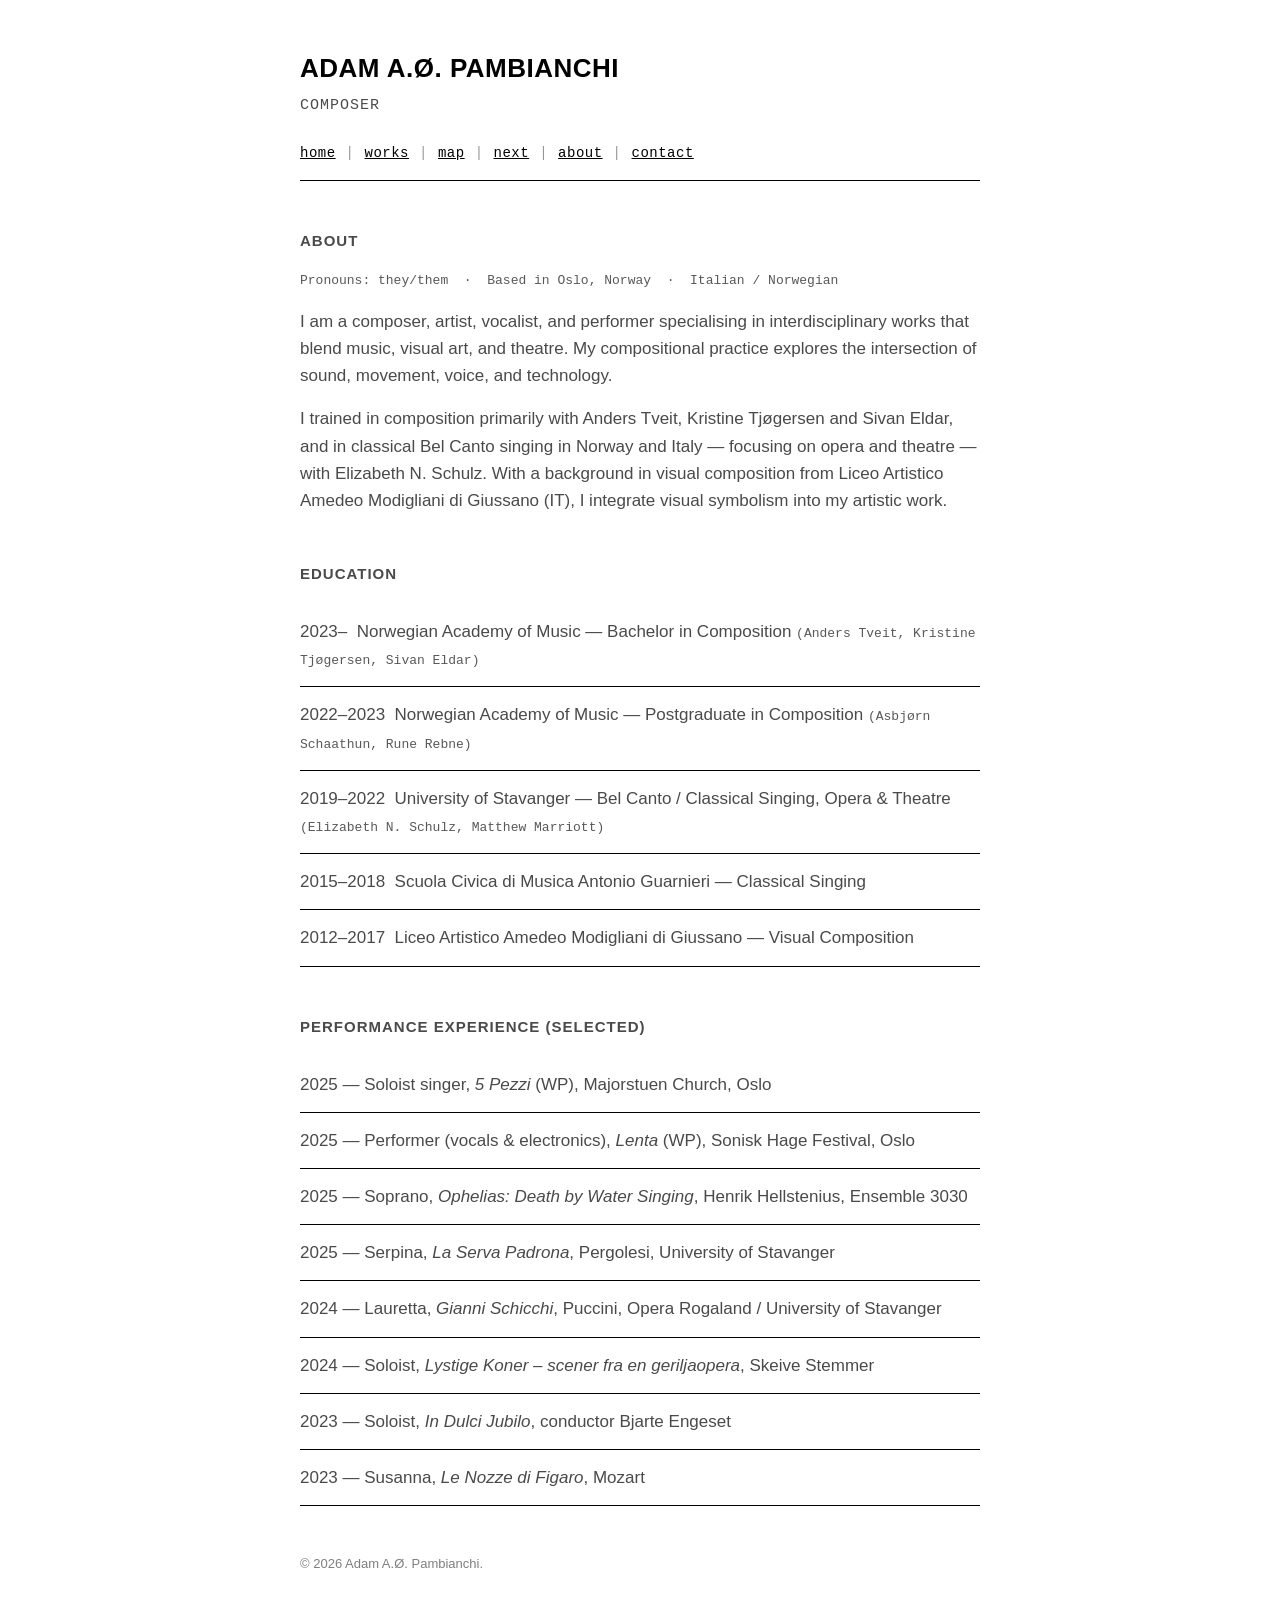
==== about.html @ 0db517bd "Add files via upload" ====
<!DOCTYPE html>
<html lang="en">
<head>
<meta charset="UTF-8">
<meta name="description" content="About Adam A.Ø. Pambianchi, composer, artist, vocalist and performer working in contemporary classical music and interdisciplinary art.">
<title>About — Adam A.Ø. Pambianchi</title>
<meta name="viewport" content="width=device-width, initial-scale=1">
<link rel="stylesheet" href="style.css">
</head>
<body>
<div class="wrap">

  <header class="site-header">
    <h1>Adam A.Ø. Pambianchi</h1>
    <p class="tagline">Composer</p>
    <nav class="nav">
      <a href="index.html">home</a><span class="sep">|</span><a href="works.html">works</a><span class="sep">|</span><a href="map.html">map</a><span class="sep">|</span><a href="next.html">next</a><span class="sep">|</span><a href="about.html">about</a><span class="sep">|</span><a href="contact.html">contact</a>
    </nav>
  </header>

  <main>
    <h2>about</h2>
    <p class="meta">Pronouns: they/them &nbsp;·&nbsp; Based in Oslo, Norway &nbsp;·&nbsp; Italian / Norwegian</p>

    <p>
      I am a composer, artist, vocalist, and performer specialising in
      interdisciplinary works that blend music, visual art, and theatre.
      My compositional practice explores the intersection of sound,
      movement, voice, and technology.
    </p>

    <p>
      I trained in composition primarily with Anders Tveit, Kristine
      Tjøgersen and Sivan Eldar, and in classical Bel Canto singing in
      Norway and Italy — focusing on opera and theatre — with Elizabeth
      N. Schulz. With a background in visual composition from Liceo
      Artistico Amedeo Modigliani di Giussano (IT), I integrate visual
      symbolism into my artistic work.
    </p>


    <h2>education</h2>
    <ul class="recent">
      <li>2023– &nbsp;Norwegian Academy of Music — Bachelor in Composition <span class="meta">(Anders Tveit, Kristine Tjøgersen, Sivan Eldar)</span></li>
      <li>2022–2023 &nbsp;Norwegian Academy of Music — Postgraduate in Composition <span class="meta">(Asbjørn Schaathun, Rune Rebne)</span></li>
      <li>2019–2022 &nbsp;University of Stavanger — Bel Canto / Classical Singing, Opera &amp; Theatre <span class="meta">(Elizabeth N. Schulz, Matthew Marriott)</span></li>
      <li>2015–2018 &nbsp;Scuola Civica di Musica Antonio Guarnieri — Classical Singing</li>
      <li>2012–2017 &nbsp;Liceo Artistico Amedeo Modigliani di Giussano — Visual Composition</li>
    </ul>


    <h2>performance experience (selected)</h2>
    <ul class="recent">
      <li>2025 — Soloist singer, <em>5 Pezzi</em> (WP), Majorstuen Church, Oslo</li>
      <li>2025 — Performer (vocals &amp; electronics), <em>Lenta</em> (WP), Sonisk Hage Festival, Oslo</li>
      <li>2025 — Soprano, <em>Ophelias: Death by Water Singing</em>, Henrik Hellstenius, Ensemble 3030</li>
      <li>2025 — Serpina, <em>La Serva Padrona</em>, Pergolesi, University of Stavanger</li>
      <li>2024 — Lauretta, <em>Gianni Schicchi</em>, Puccini, Opera Rogaland / University of Stavanger</li>
      <li>2024 — Soloist, <em>Lystige Koner – scener fra en geriljaopera</em>, Skeive Stemmer</li>
      <li>2023 — Soloist, <em>In Dulci Jubilo</em>, conductor Bjarte Engeset</li>
      <li>2023 — Susanna, <em>Le Nozze di Figaro</em>, Mozart</li>
    </ul>
  </main>

  <footer>
    <p>&copy; 2026 Adam A.Ø. Pambianchi.</p>
  </footer>

</div>
</body>
</html>
---- style.css ----
/* ---------------------------------------------------
   style.css
   No frameworks, no web fonts, no external requests.

   COLOR: everything below is pure black/white right now.
   --accent is wired up but unused (set to black) — the
   moment you pick a color, drop the hex code in there and
   it'll apply to links, the table rule, and the divider dot.
--------------------------------------------------- */

:root {
  --bg: #ffffff;
  --ink: #000000;
  --gray: #4a4a4a;
  --red: #ff1131;
  --blue: #1f51ff;
  --accent: var(--red);
  --link: var(--blue);
  --link-visited: var(--blue);
  --link-hover: var(--red);
  --width: 680px;
}

* { box-sizing: border-box; }

html, body {
  margin: 0;
  padding: 0;
  background: var(--bg);
  color: var(--gray);
}

body {
  font-family: "Helvetica Neue", Helvetica, Arial, sans-serif;
  font-size: 17px;
  line-height: 1.6;
  padding: 48px 20px 72px;
}

h1, h2 {
  font-family: "Helvetica Neue", Helvetica, Arial, sans-serif;
  font-weight: 700;
}

.nav, .meta, th {
  font-family: "Courier New", Courier, monospace;
}

.wrap {
  max-width: var(--width);
  margin: 0 auto;
}

header.site-header {
  margin-bottom: 32px;
}

h1 {
  font-size: 26px;
  letter-spacing: 0.5px;
  margin: 0 0 4px;
  color: var(--ink);
  text-transform: uppercase;
}

.tagline {
  margin: 0 0 24px;
  font-size: 15px;
  font-family: "Courier New", Courier, monospace;
  text-transform: uppercase;
  letter-spacing: 1px;
  color: var(--ink);
  opacity: 0.7;
}

/* nav: plain text, pipe-separated, no color, no boxes */
.nav {
  font-size: 14px;
  letter-spacing: 0.5px;
  padding-bottom: 16px;
  border-bottom: 1px solid var(--ink);
}

.nav a {
  text-decoration: underline;
  color: var(--ink);
}

.nav a:visited {
  color: var(--ink);
}

.nav a:hover {
  text-decoration: none;
}

.nav .sep {
  margin: 0 10px;
  color: var(--ink);
  opacity: 0.4;
}

a {
  color: var(--link);
  text-decoration: underline;
}

a:visited {
  color: var(--link-visited);
}

a:hover, a:focus {
  color: var(--link-hover);
  text-decoration: none;
}

a:focus-visible {
  outline: 2px solid var(--ink);
  outline-offset: 2px;
}

/* --- signature element: a single thin rule, one small dot --- */
.staff {
  height: 1px;
  background: var(--ink);
  margin: 40px 0;
  position: relative;
}

.staff::before {
  content: "";
  position: absolute;
  left: 0;
  top: 50%;
  transform: translate(-2px, -50%);
  width: 8px;
  height: 8px;
  border-radius: 50%;
  background: var(--accent);
}

main {
  margin-top: 8px;
}

h2 {
  font-size: 15px;
  letter-spacing: 1px;
  text-transform: uppercase;
  margin: 48px 0 18px;
}

p {
  margin: 0 0 16px;
}

/* works table */
table {
  width: 100%;
  border-collapse: collapse;
  font-size: 15px;
  margin-bottom: 8px;
  border-top: 2px solid var(--blue);
}

th, td {
  text-align: left;
  padding: 10px 12px 10px 0;
  border-bottom: 1px solid var(--ink);
  vertical-align: top;
}

th {
  font-weight: normal;
  font-size: 12px;
  letter-spacing: 0.5px;
  text-transform: uppercase;
  opacity: 0.7;
}

.meta {
  font-size: 13px;
  color: var(--ink);
  opacity: 0.65;
}

ul.recent {
  list-style: none;
  padding: 0;
  margin: 0;
}

ul.recent li {
  padding: 14px 0;
  border-bottom: 1px solid var(--ink);
}

footer {
  margin-top: 48px;
  font-size: 13px;
}

footer p {
  margin: 0 0 6px;
  opacity: 0.7;
}

@media (max-width: 480px) {
  body { font-size: 16px; padding: 32px 16px 48px; }
  h1 { font-size: 22px; }
}

/* --- map page: manual toggle between graph and list, graph shown first --- */
.view-toggle {
  margin: 20px 0 4px;
  font-family: "Courier New", Courier, monospace;
  font-size: 14px;
  letter-spacing: 0.5px;
  text-transform: uppercase;
}

.view-toggle-btn {
  background: none;
  border: none;
  padding: 0;
  font: inherit;
  color: var(--gray);
  cursor: pointer;
}

.view-toggle-btn.active {
  color: var(--ink);
  font-weight: bold;
  text-decoration: underline;
}

.view-toggle .sep {
  margin: 0 10px;
  color: var(--ink);
  opacity: 0.4;
}

.map-graph {
  display: block;
  border: 1px solid var(--ink);
  margin: 24px 0;
}

.map-graph svg {
  width: 100%;
  height: auto;
  touch-action: none;
}

.map-list {
  display: none;
}

.map-list details {
  border-bottom: 1px solid var(--ink);
}

.map-list summary {
  padding: 14px 0;
  font-family: "Courier New", Courier, monospace;
  font-size: 14px;
  letter-spacing: 0.5px;
  text-transform: uppercase;
  cursor: pointer;
}

.map-list ul.recent li {
  border-bottom: none;
  padding: 6px 0 6px 16px;
}
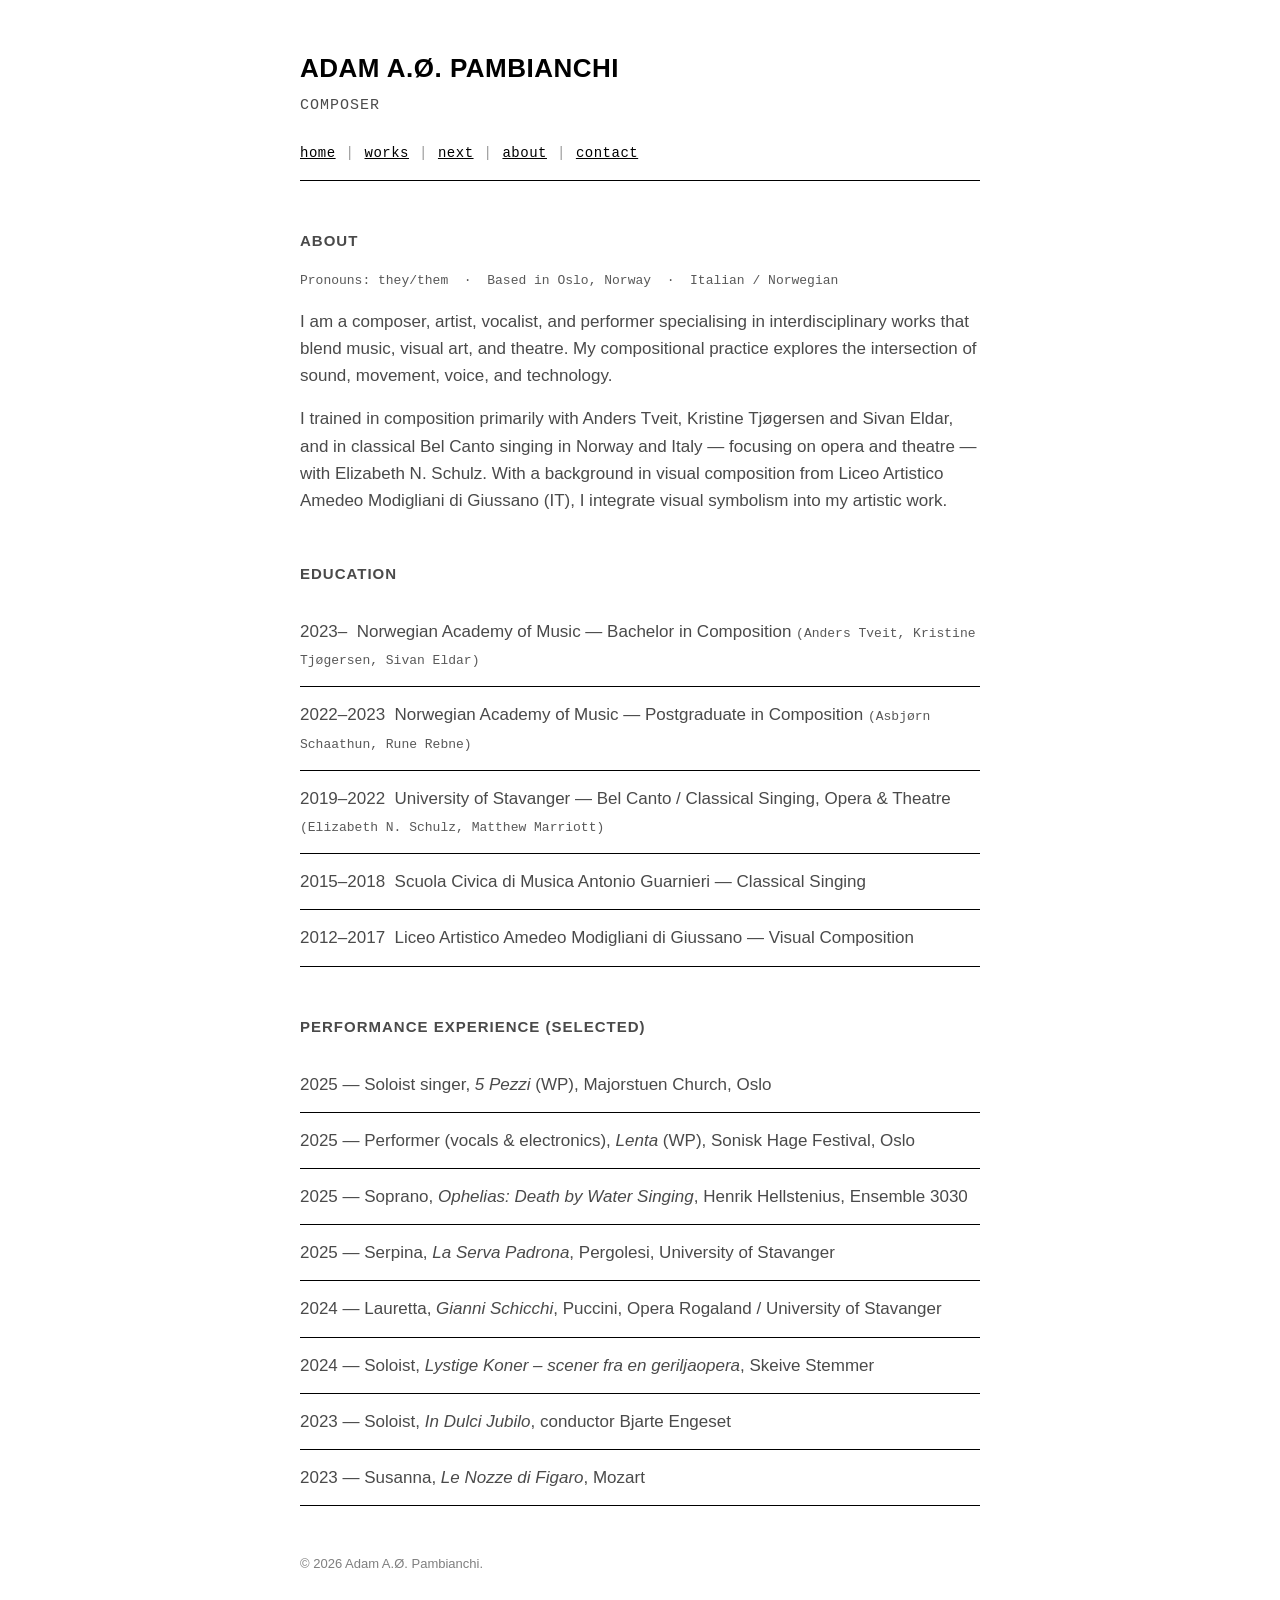
==== commit a91559df: "Add files via upload" ====
--- a/about.html
+++ b/about.html
@@ -14,7 +14,7 @@
     <h1>Adam A.Ø. Pambianchi</h1>
     <p class="tagline">Composer</p>
     <nav class="nav">
-      <a href="index.html">home</a><span class="sep">|</span><a href="works.html">works</a><span class="sep">|</span><a href="map.html">map</a><span class="sep">|</span><a href="next.html">next</a><span class="sep">|</span><a href="about.html">about</a><span class="sep">|</span><a href="contact.html">contact</a>
+      <a href="index.html">home</a><span class="sep">|</span><a href="works.html">works</a><span class="sep">|</span><a href="next.html">next</a><span class="sep">|</span><a href="about.html">about</a><span class="sep">|</span><a href="contact.html">contact</a>
     </nav>
   </header>
 
--- a/style.css
+++ b/style.css
@@ -242,7 +242,7 @@
 
 .map-graph {
   display: block;
-  border: 1px solid var(--ink);
+  border: 1px solid rgba(0, 0, 0, 0.15);
   margin: 24px 0;
 }
 
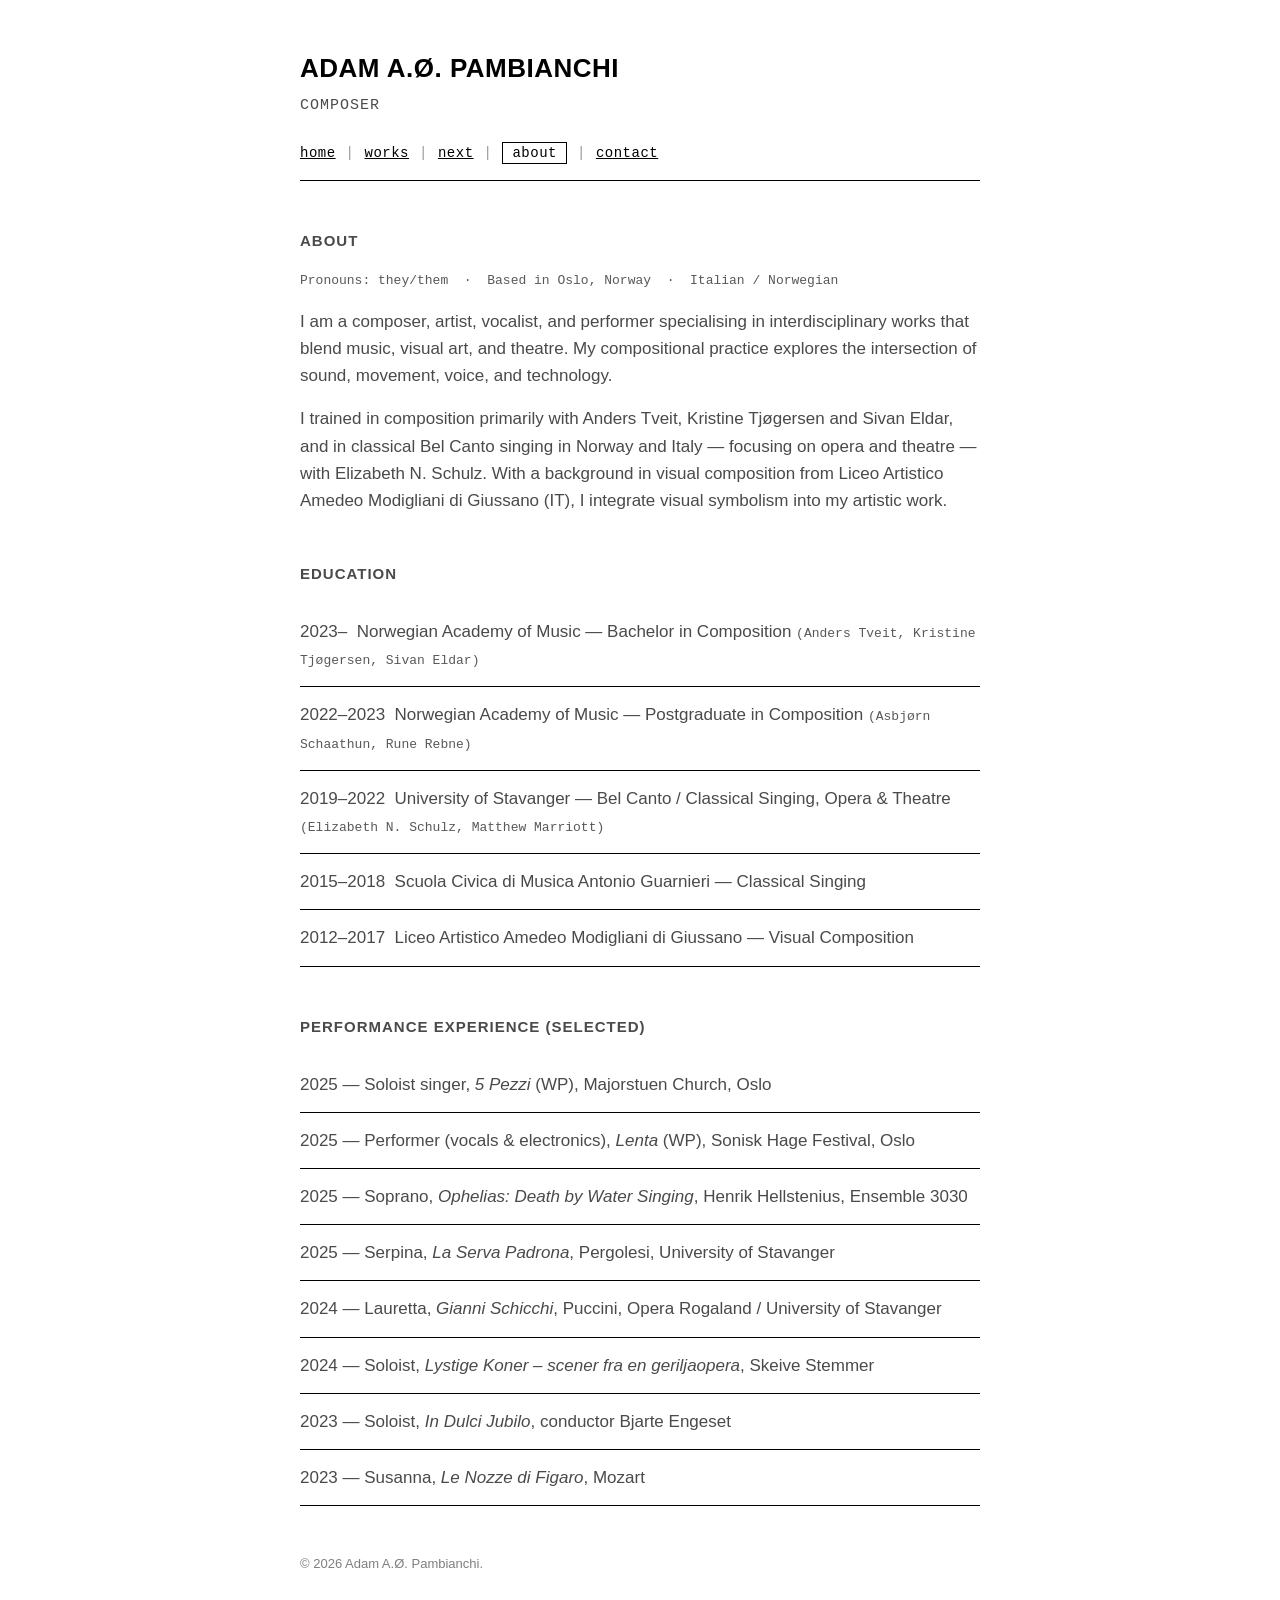
==== commit fe8c3ca8: "Add files via upload" ====
--- a/about.html
+++ b/about.html
@@ -14,7 +14,7 @@
     <h1>Adam A.Ø. Pambianchi</h1>
     <p class="tagline">Composer</p>
     <nav class="nav">
-      <a href="index.html">home</a><span class="sep">|</span><a href="works.html">works</a><span class="sep">|</span><a href="next.html">next</a><span class="sep">|</span><a href="about.html">about</a><span class="sep">|</span><a href="contact.html">contact</a>
+      <a href="index.html">home</a><span class="sep">|</span><a href="works.html">works</a><span class="sep">|</span><a href="next.html">next</a><span class="sep">|</span><a href="about.html" class="active">about</a><span class="sep">|</span><a href="contact.html">contact</a>
     </nav>
   </header>
 
--- a/style.css
+++ b/style.css
@@ -94,6 +94,14 @@
   text-decoration: none;
 }
 
+.nav a.active {
+  text-decoration: none;
+  border: 1px solid var(--ink);
+  padding: 3px 9px;
+  display: inline-block;
+  line-height: 1;
+}
+
 .nav .sep {
   margin: 0 10px;
   color: var(--ink);
@@ -242,14 +250,90 @@
 
 .map-graph {
   display: block;
+  margin: 24px 0;
+}
+
+.graph-wrap {
+  display: flex;
+  gap: 16px;
+  align-items: flex-start;
+}
+
+.map-graph svg {
+  flex: 1;
+  min-width: 0;
   border: 1px solid rgba(0, 0, 0, 0.15);
-  margin: 24px 0;
-}
-
-.map-graph svg {
   width: 100%;
   height: auto;
   touch-action: none;
+  -webkit-user-select: none;
+  -moz-user-select: none;
+  user-select: none;
+}
+
+.info-panel {
+  width: 240px;
+  flex-shrink: 0;
+  border: 1px solid var(--ink);
+  padding: 14px;
+  font-size: 14px;
+  position: relative;
+  display: none;
+}
+
+.info-panel.open {
+  display: block;
+}
+
+.info-panel h3 {
+  font-size: 15px;
+  margin: 0 0 6px;
+  padding-right: 20px;
+}
+
+.info-panel-images {
+  display: flex;
+  gap: 4px;
+  margin-bottom: 10px;
+}
+
+.info-panel-images img {
+  flex: 1;
+  width: 50%;
+  height: 130px;
+  display: block;
+  object-fit: cover;
+}
+
+.info-panel p {
+  margin: 0 0 8px;
+  font-size: 14px;
+}
+
+.info-panel-close {
+  position: absolute;
+  top: 8px;
+  right: 10px;
+  background: none;
+  border: none;
+  font-size: 16px;
+  cursor: pointer;
+  color: var(--ink);
+  line-height: 1;
+  padding: 0;
+}
+
+@media (max-width: 700px) {
+  .graph-wrap {
+    flex-direction: column;
+  }
+  .info-panel {
+    width: 100%;
+    display: block;
+  }
+  .info-panel:not(.open) .info-panel-close {
+    display: none;
+  }
 }
 
 .map-list {
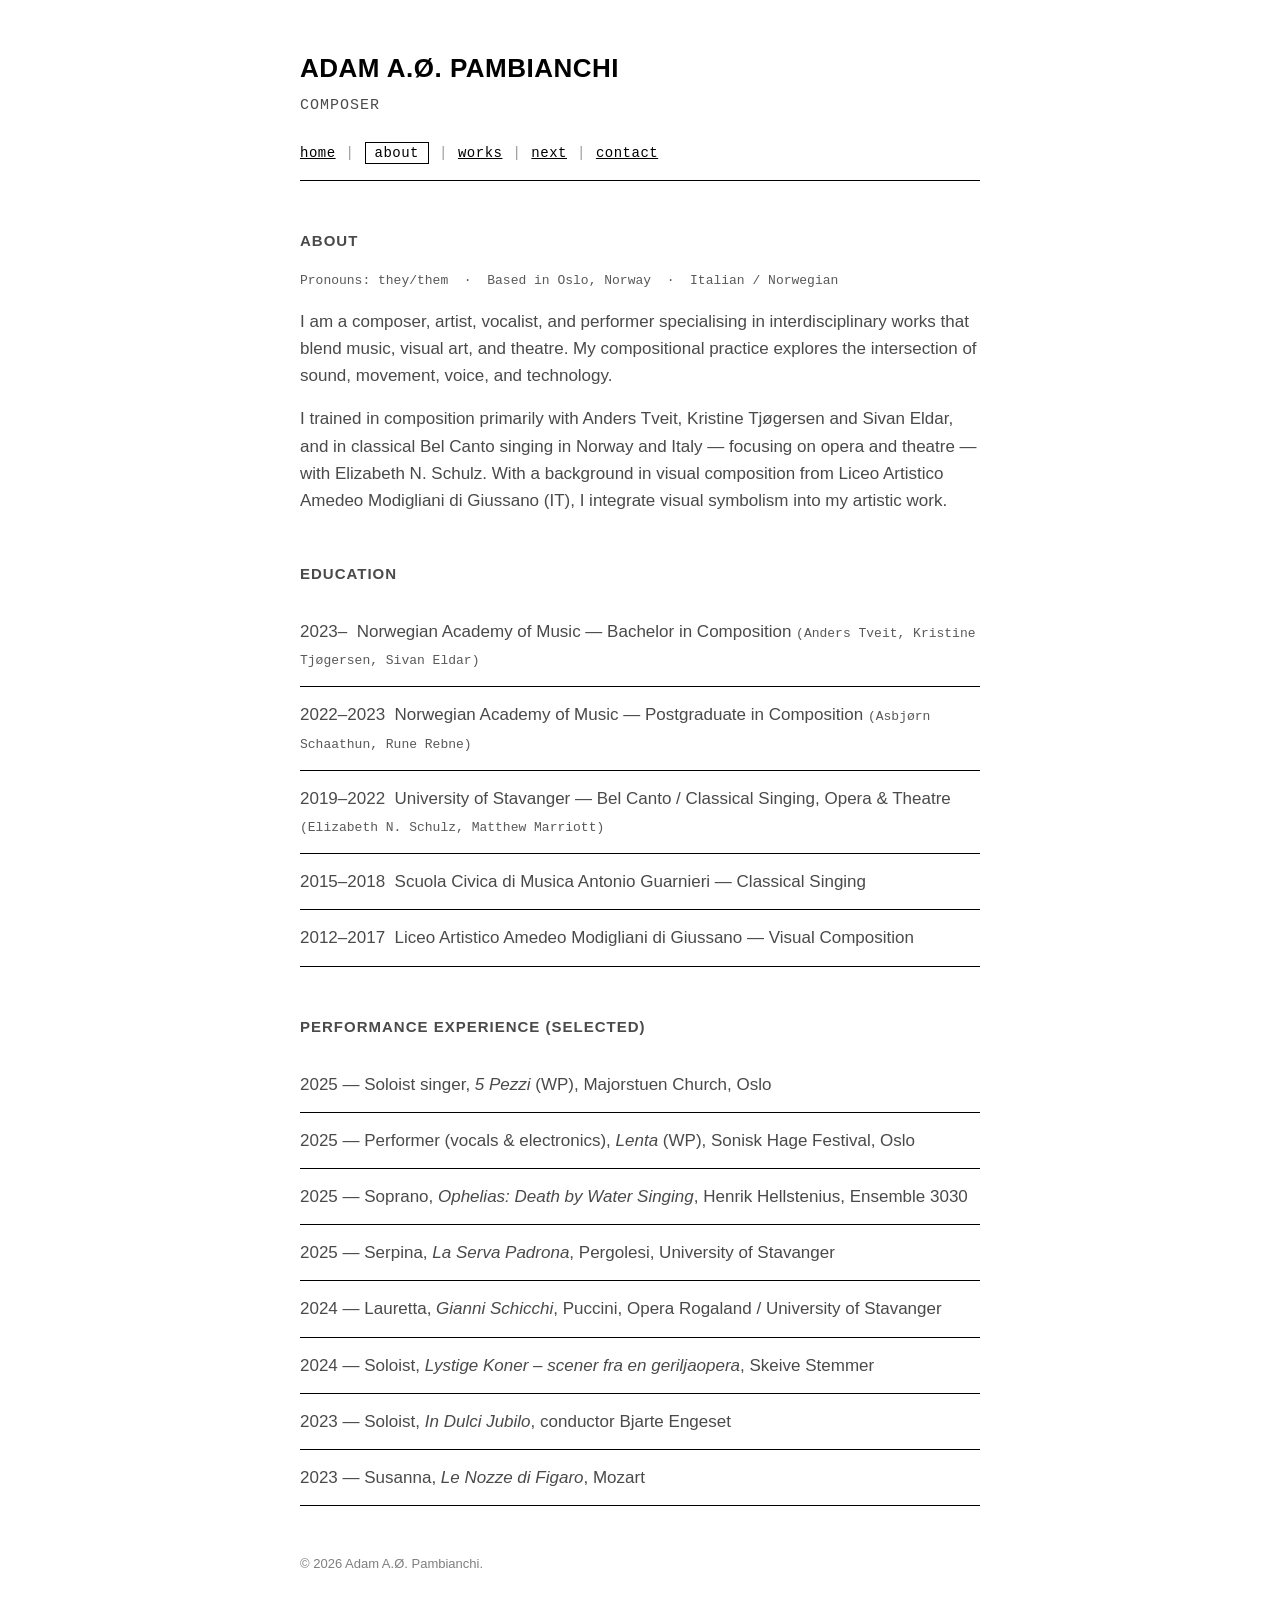
==== commit 946196fd: "Update about.html order menu bar" ====
--- a/about.html
+++ b/about.html
@@ -5,7 +5,7 @@
 <meta name="description" content="About Adam A.Ø. Pambianchi, composer, artist, vocalist and performer working in contemporary classical music and interdisciplinary art.">
 <title>About — Adam A.Ø. Pambianchi</title>
 <meta name="viewport" content="width=device-width, initial-scale=1">
-<link rel="stylesheet" href="style.css">
+<link rel="stylesheet" href="style.css?v=10">
 </head>
 <body>
 <div class="wrap">
@@ -14,7 +14,7 @@
     <h1>Adam A.Ø. Pambianchi</h1>
     <p class="tagline">Composer</p>
     <nav class="nav">
-      <a href="index.html">home</a><span class="sep">|</span><a href="works.html">works</a><span class="sep">|</span><a href="next.html">next</a><span class="sep">|</span><a href="about.html" class="active">about</a><span class="sep">|</span><a href="contact.html">contact</a>
+      <a href="index.html">home</a><span class="sep">|</span><a href="about.html" class="active">about</a><span class="sep">|</span><a href="works.html">works</a><span class="sep">|</span><a href="next.html">next</a><span class="sep">|</span><a href="contact.html">contact</a>
     </nav>
   </header>
 
--- a/style.css
+++ b/style.css
@@ -28,6 +28,7 @@
   padding: 0;
   background: var(--bg);
   color: var(--gray);
+  overflow-x: hidden;
 }
 
 body {
@@ -249,91 +250,137 @@
 }
 
 .map-graph {
-  display: block;
   margin: 24px 0;
 }
 
 .graph-wrap {
+  width: 100%;
+  position: relative;
   display: flex;
-  gap: 16px;
+  flex-direction: column;
   align-items: flex-start;
 }
 
+/* Node box: fills the screen on phones (no swiping needed to see
+   it), fixed 680px on desktop (≥900px) */
 .map-graph svg {
-  flex: 1;
-  min-width: 0;
+  width: 100%;
+  height: auto;
   border: 1px solid rgba(0, 0, 0, 0.15);
-  width: 100%;
-  height: auto;
-  touch-action: none;
+  touch-action: pan-y;
   -webkit-user-select: none;
   -moz-user-select: none;
   user-select: none;
 }
 
-.info-panel {
-  width: 240px;
-  flex-shrink: 0;
-  border: 1px solid var(--ink);
-  padding: 14px;
-  font-size: 14px;
+@media (min-width: 900px) {
+  .graph-wrap { width: max-content; }
+  .map-graph svg { width: 680px; }
+}
+
+/* Neon fuchsia arrows, shown under the graph when a piece is open */
+.graph-arrows {
+  color: #ff00ff;
+}
+
+.graph-arrows {
+  display: none;
+  width: 100%;
+  justify-content: space-between;
+  padding: 4px 14px 0;
+  box-sizing: border-box;
+  font-size: 34px;
+  line-height: 1;
+}
+
+.graph-arrows.open {
+  display: flex;
+}
+
+@media (min-width: 900px) {
+  .graph-arrows { width: 680px; }
+}
+
+/* Piece panel: full-width and stacked (text, then image) on phones —
+   a fixed 680×680 square, side by side, on wider screens */
+.piece-panel {
+  display: none;
+  width: 100%;
+  max-width: 680px;
+  margin-top: 8px;
+  border: 1px solid rgba(0, 0, 0, 0.15);
+  box-sizing: border-box;
+  padding: 20px;
   position: relative;
-  display: none;
-}
-
-.info-panel.open {
+  gap: 20px;
+}
+
+.piece-panel.open {
+  display: flex;
+  flex-direction: column;
+}
+
+@media (min-width: 900px) {
+  .piece-panel {
+    height: 680px;
+  }
+  .piece-panel.open {
+    flex-direction: row;
+    gap: 24px;
+  }
+}
+
+.panel-close {
+  position: absolute;
+  top: 12px;
+  right: 14px;
+  background: none;
+  border: none;
+  font-size: 18px;
+  cursor: pointer;
+  color: var(--ink);
+  line-height: 1;
+  padding: 0;
+}
+
+.panel-images-col {
+  display: flex;
+  flex-direction: column;
+  gap: 8px;
+}
+
+.panel-images-col img {
+  width: 100%;
   display: block;
-}
-
-.info-panel h3 {
+  object-fit: contain;
+}
+
+.panel-text-col {
   font-size: 15px;
-  margin: 0 0 6px;
+}
+
+@media (min-width: 900px) {
+  .panel-images-col {
+    flex: none;
+    width: 200px;
+    overflow-y: auto;
+  }
+  .panel-text-col {
+    flex: 1;
+    min-width: 0;
+    overflow-y: auto;
+  }
+}
+
+.panel-text-col h3 {
+  font-size: 16px;
+  margin: 0 0 8px;
   padding-right: 20px;
 }
 
-.info-panel-images {
-  display: flex;
-  gap: 4px;
-  margin-bottom: 10px;
-}
-
-.info-panel-images img {
-  flex: 1;
-  width: 50%;
-  height: 130px;
-  display: block;
-  object-fit: cover;
-}
-
-.info-panel p {
+.panel-text-col p {
   margin: 0 0 8px;
   font-size: 14px;
-}
-
-.info-panel-close {
-  position: absolute;
-  top: 8px;
-  right: 10px;
-  background: none;
-  border: none;
-  font-size: 16px;
-  cursor: pointer;
-  color: var(--ink);
-  line-height: 1;
-  padding: 0;
-}
-
-@media (max-width: 700px) {
-  .graph-wrap {
-    flex-direction: column;
-  }
-  .info-panel {
-    width: 100%;
-    display: block;
-  }
-  .info-panel:not(.open) .info-panel-close {
-    display: none;
-  }
 }
 
 .map-list {
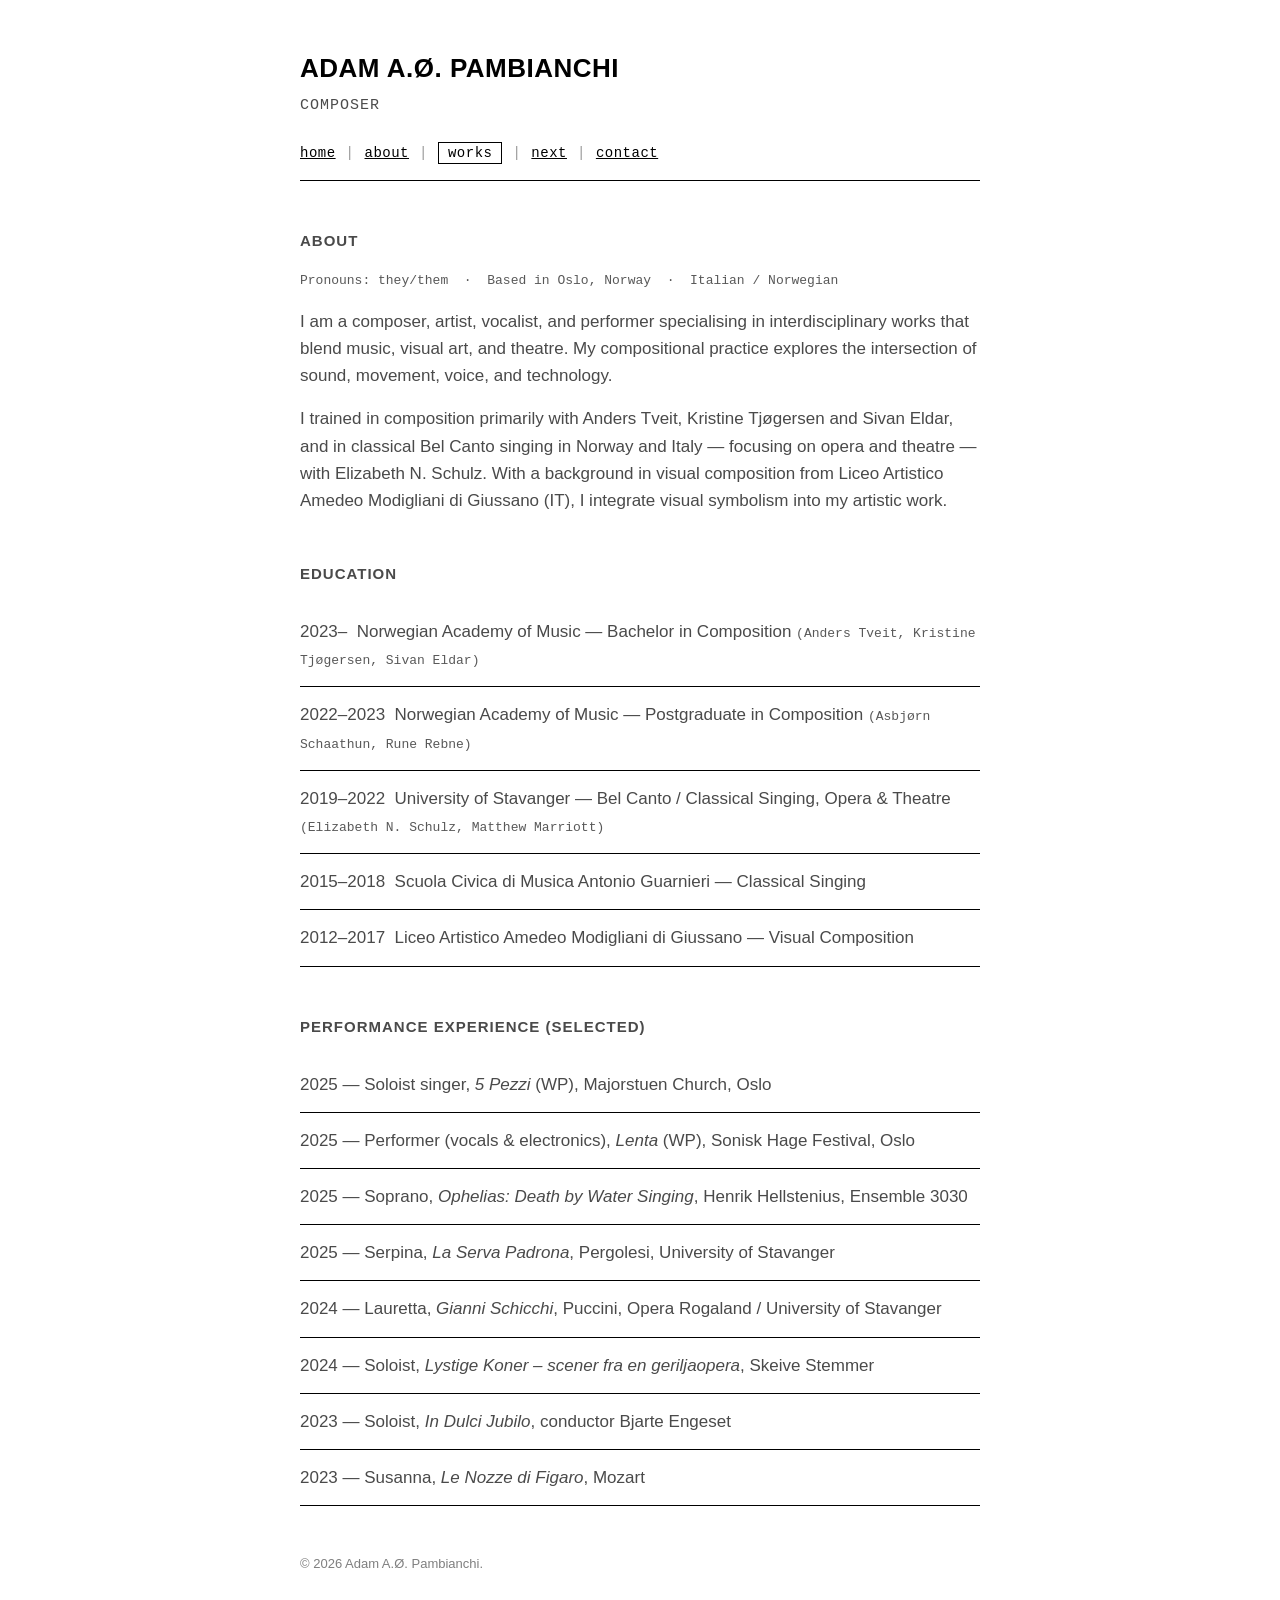
==== commit 818e9646: "Update about.html" ====
--- a/about.html
+++ b/about.html
@@ -14,7 +14,7 @@
     <h1>Adam A.Ø. Pambianchi</h1>
     <p class="tagline">Composer</p>
     <nav class="nav">
-      <a href="index.html">home</a><span class="sep">|</span><a href="about.html" class="active">about</a><span class="sep">|</span><a href="works.html">works</a><span class="sep">|</span><a href="next.html">next</a><span class="sep">|</span><a href="contact.html">contact</a>
+      <a href="index.html">home</a><span class="sep">|</span><a href="about.html">about</a><span class="sep">|</span><a href="works.html" class="active">works</a><span class="sep">|</span><a href="next.html">next</a><span class="sep">|</span><a href="contact.html">contact</a>
     </nav>
   </header>
 
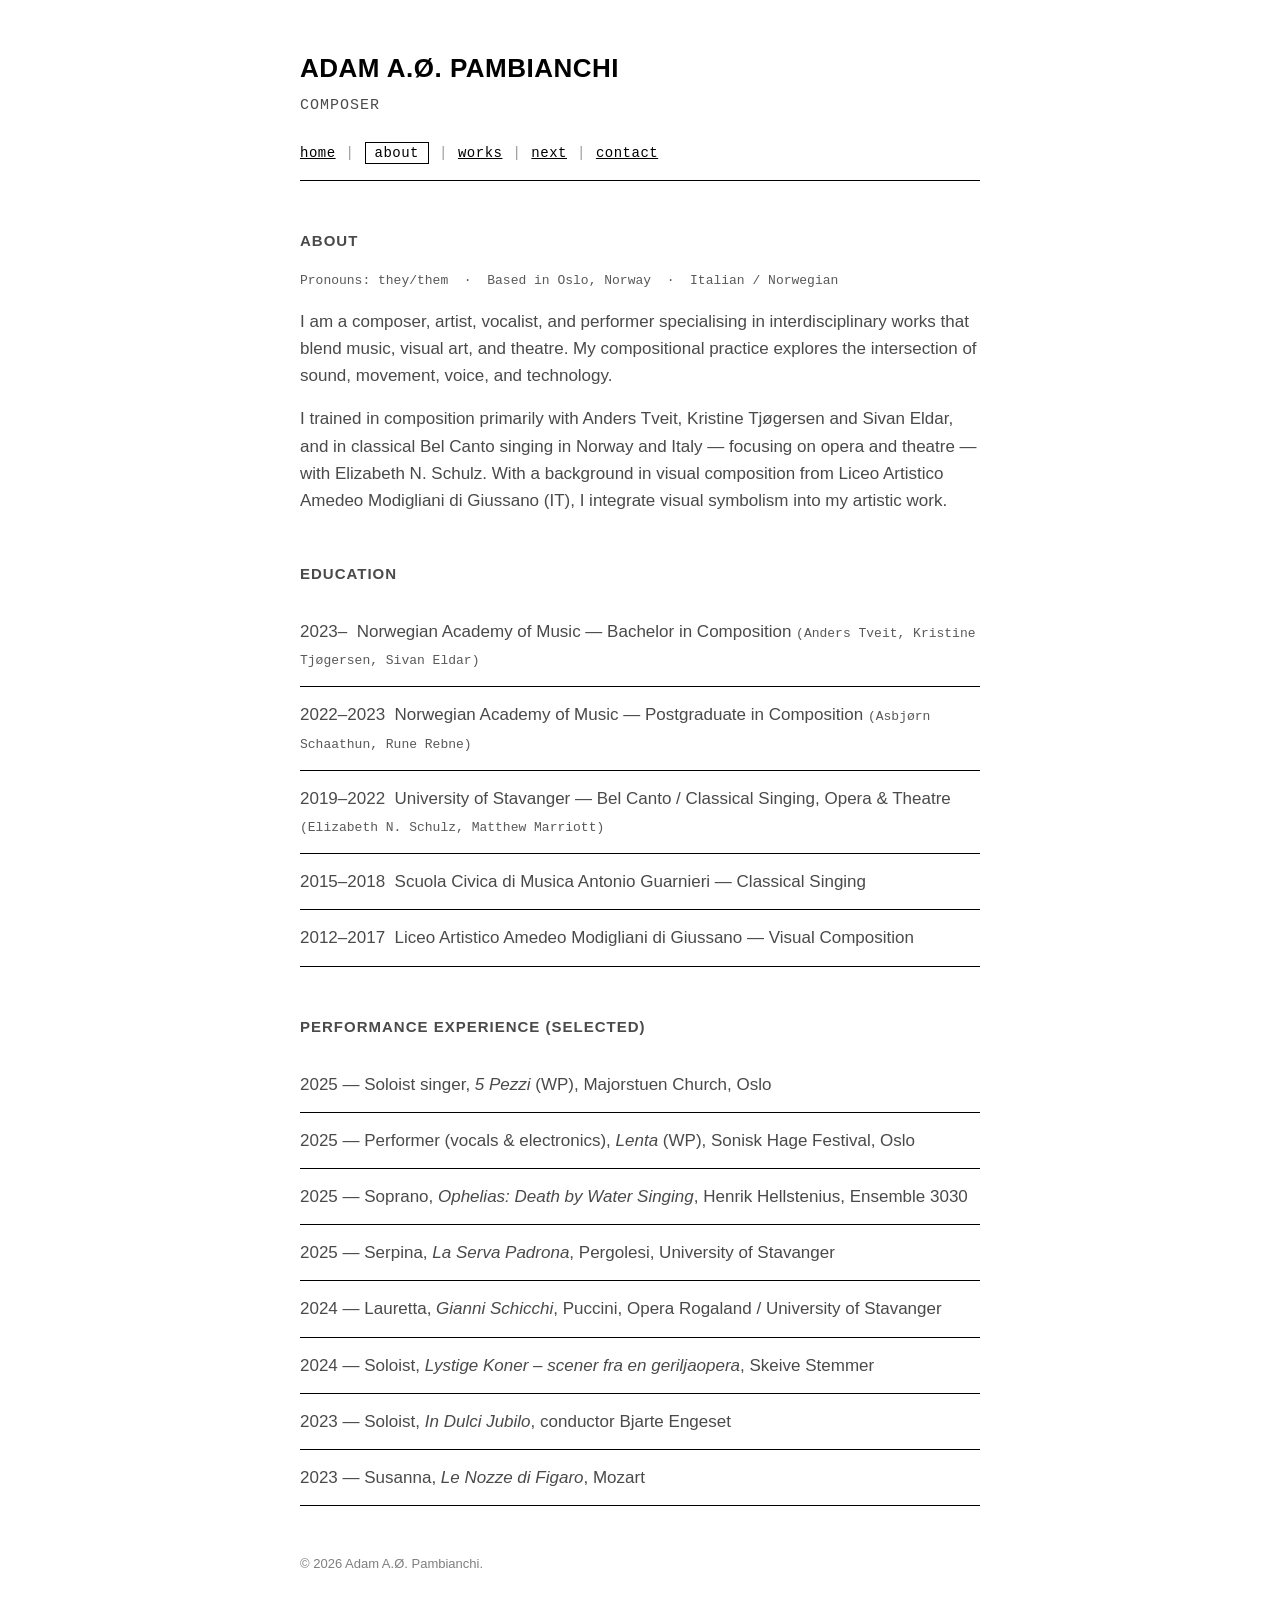
==== commit f27dd347: "Update about.html  class="active"" ====
--- a/about.html
+++ b/about.html
@@ -14,7 +14,7 @@
     <h1>Adam A.Ø. Pambianchi</h1>
     <p class="tagline">Composer</p>
     <nav class="nav">
-      <a href="index.html">home</a><span class="sep">|</span><a href="about.html">about</a><span class="sep">|</span><a href="works.html" class="active">works</a><span class="sep">|</span><a href="next.html">next</a><span class="sep">|</span><a href="contact.html">contact</a>
+      <a href="index.html">home</a><span class="sep">|</span><a href="about.html" class="active">about</a><span class="sep">|</span><a href="works.html">works</a><span class="sep">|</span><a href="next.html">next</a><span class="sep">|</span><a href="contact.html">contact</a>
     </nav>
   </header>
 
